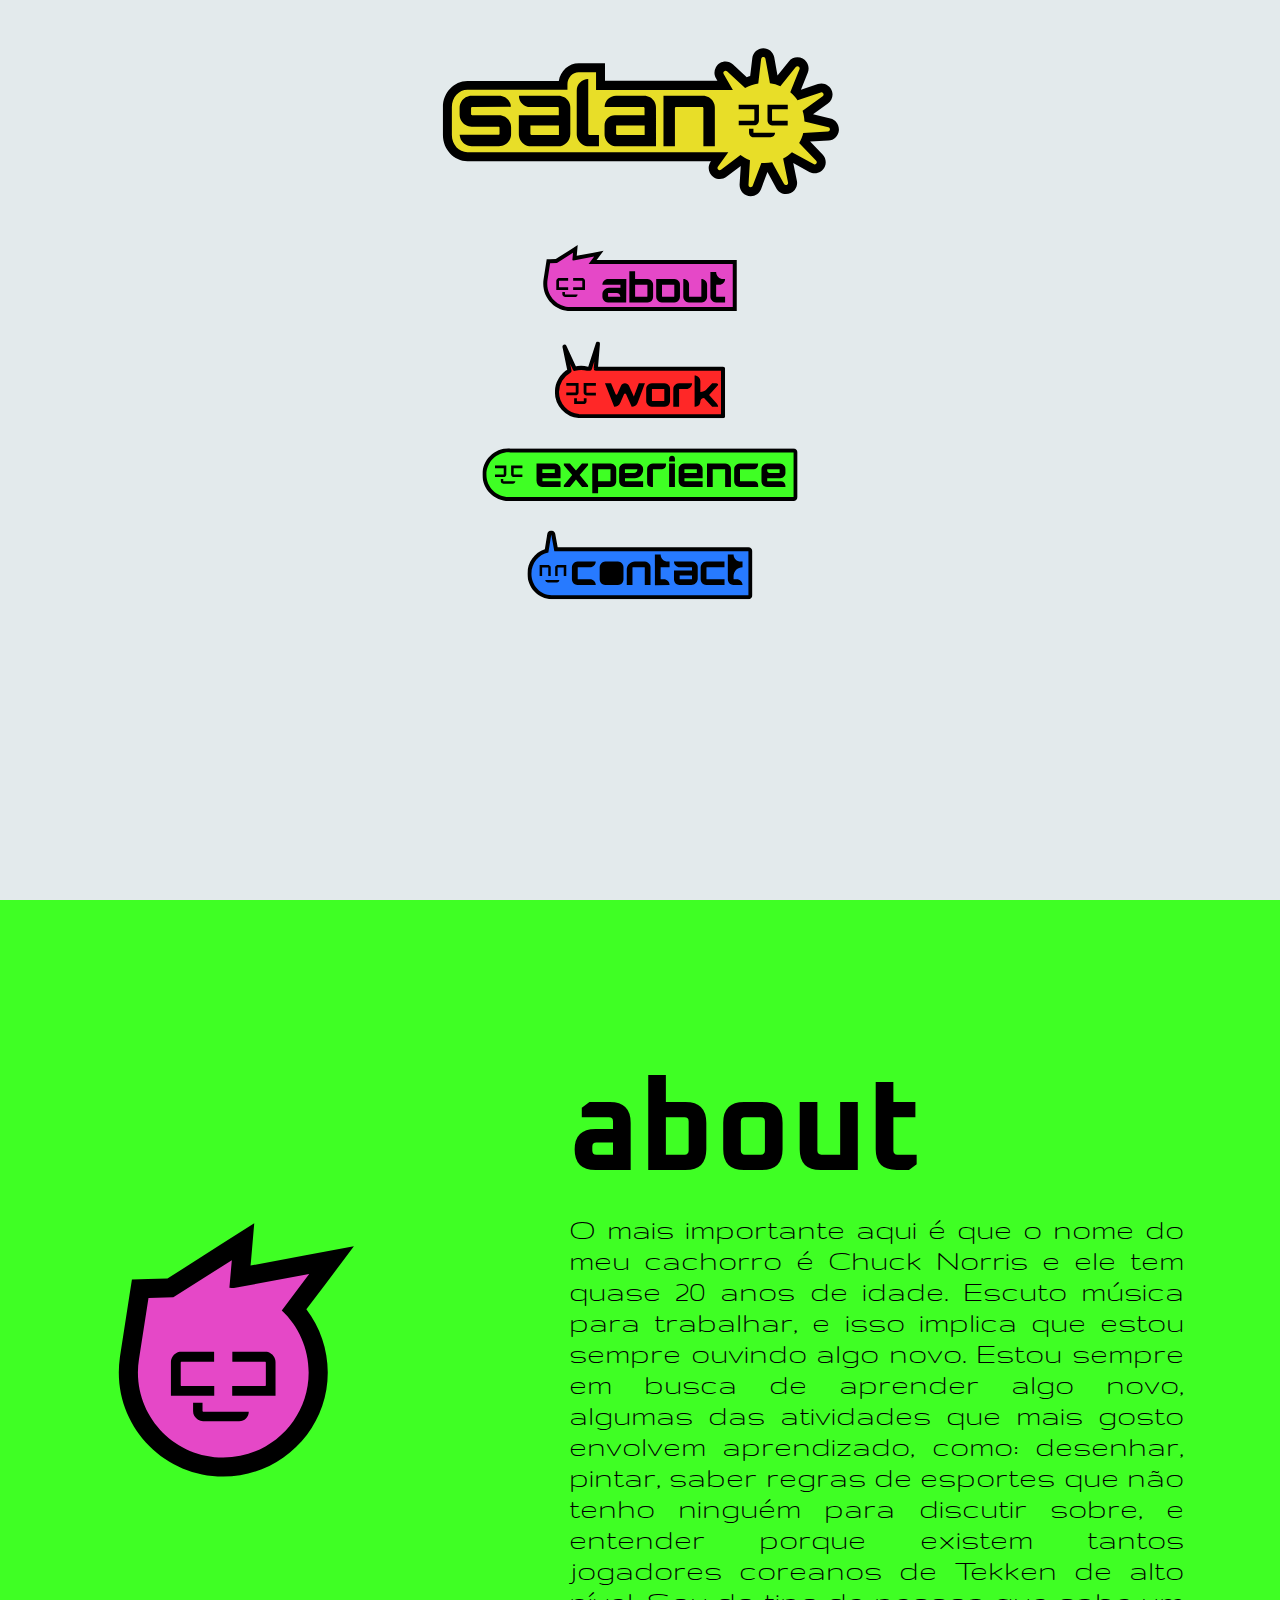
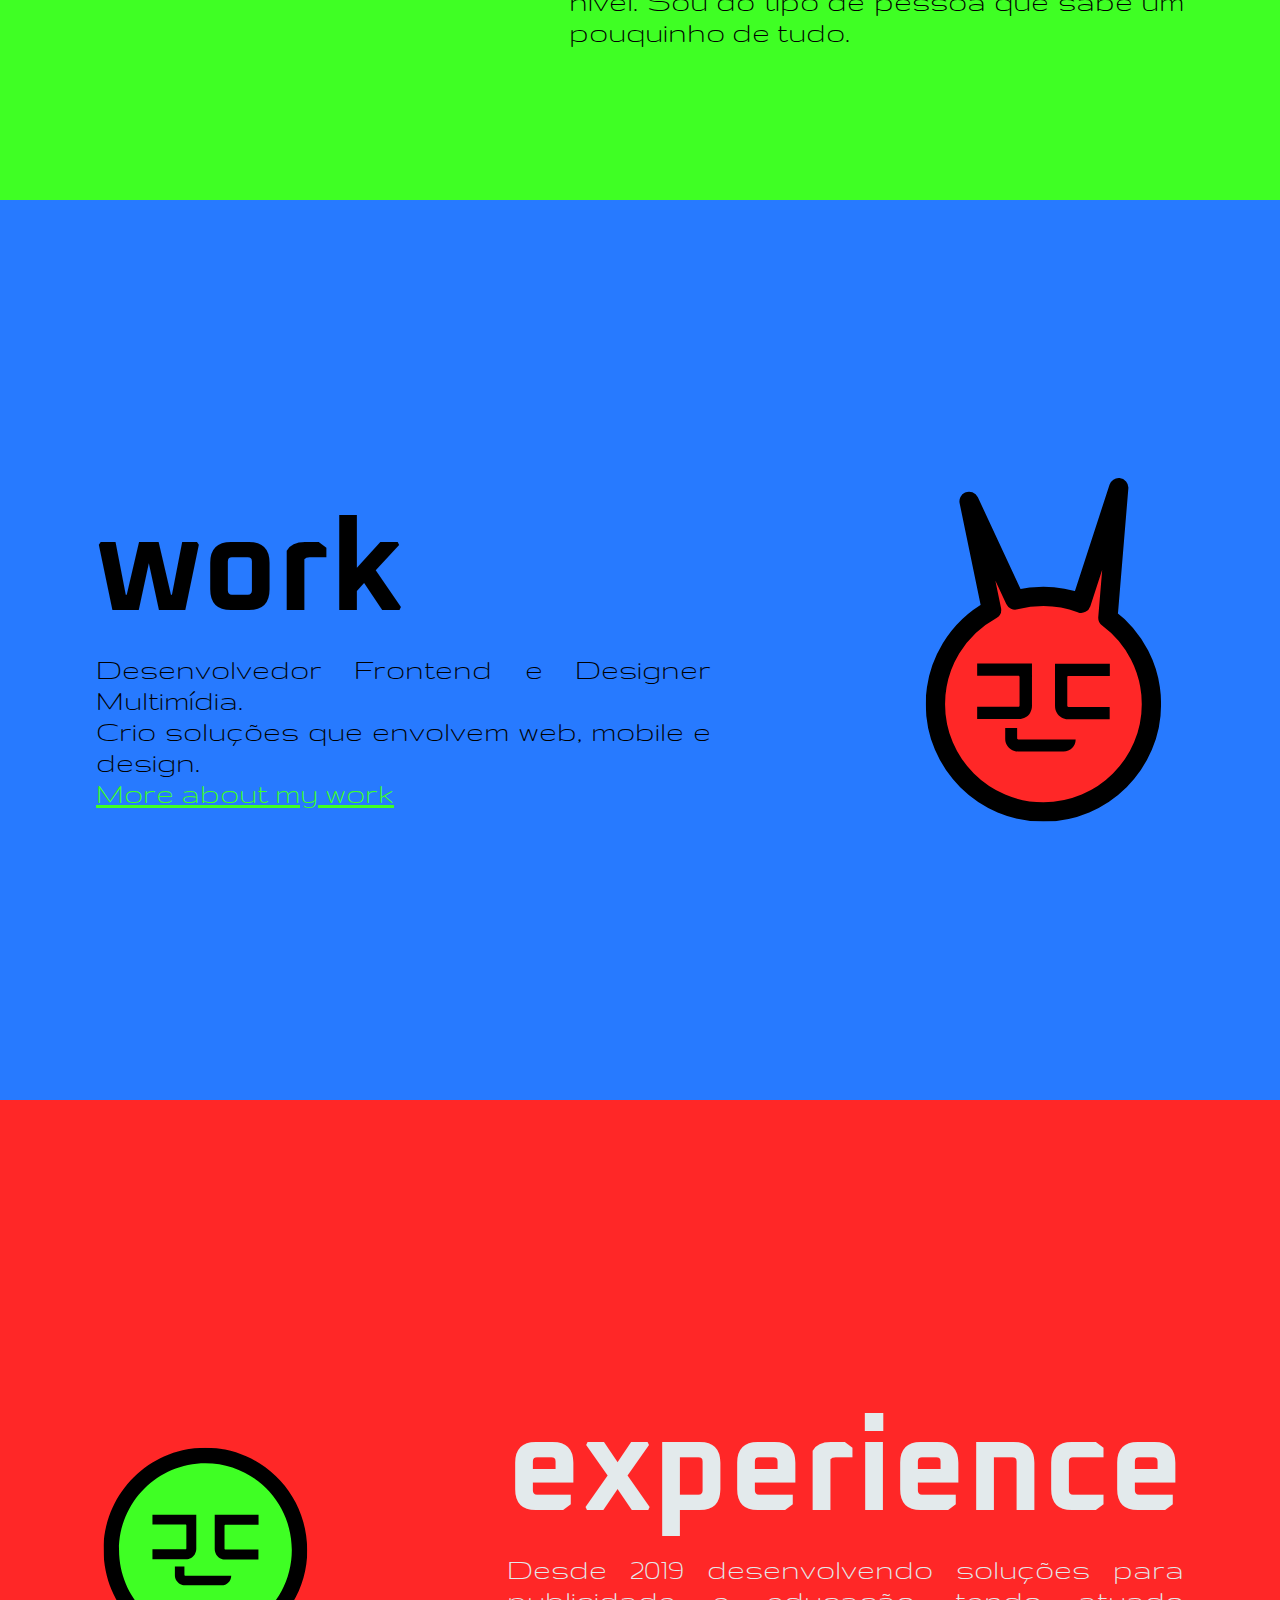
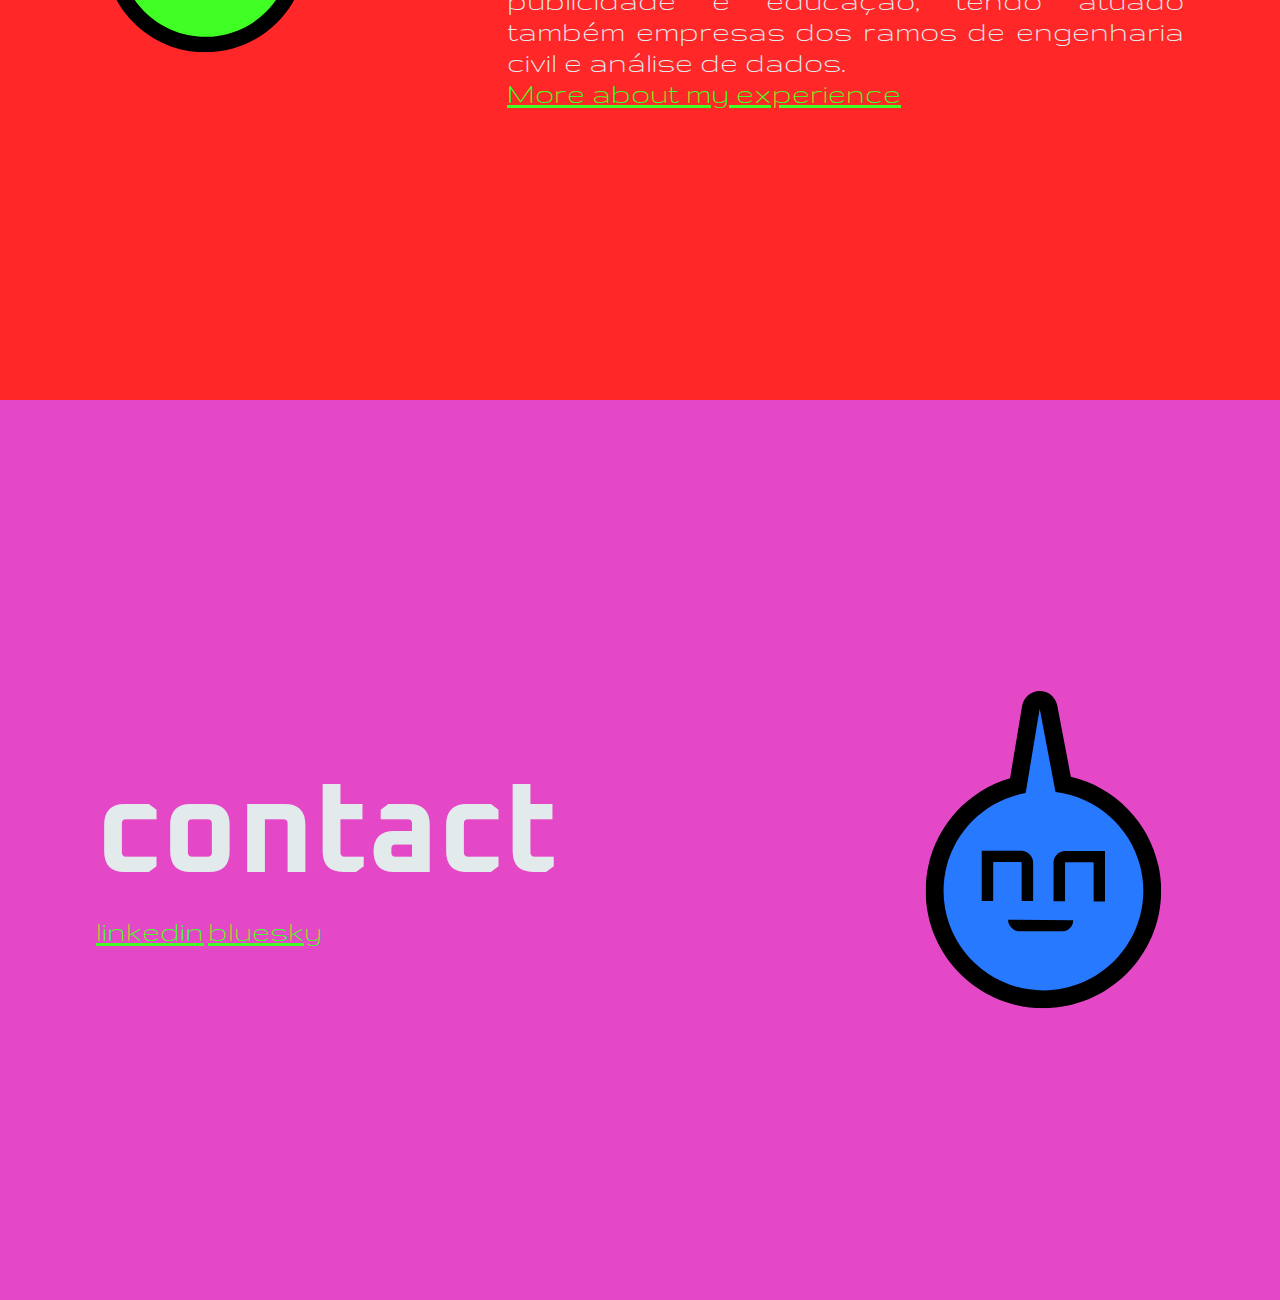
==== index.html @ 58c58d92 "first commit" ====
<!DOCTYPE html>
<html lang="en">
  <head>
    <meta charset="UTF-8" />
    <meta name="viewport" content="width=device-width, initial-scale=1.0" />
    <title>@salanmato</title>
    <link rel="stylesheet" href="/css/styles.css" />
  </head>
  <body>
    <header></header>
    <main>
      <a href="#home"
        ><img src="assets/images/home-button.svg" alt="" id="home-button"
      /></a>
      <section id="home">
        <div class="logo-container">
          <img src="assets/images/logo-salan.svg" alt="website logo" />
        </div>
        <nav>
          <a href="#about"
            ><img src="/assets/images/logo-about.svg" alt="about extended logo"
          /></a>
          <a href="#work"
            ><img src="/assets/images/logo-work.svg" alt="work extended logo"
          /></a>
          <a href="#experience"
            ><img
              src="/assets/images/logo-experience.svg"
              alt="experience extended logo"
          /></a>
          <a href="#contact"
            ><img
              src="/assets/images/logo-contact.svg"
              alt="contact extended logo"
          /></a>
        </nav>
      </section>

      <section id="about">
        <article>
          <figure>
            <img src="assets/images/icon-about.svg" alt="about icon" id="about-img"/>
          </figure>
          <div class="text">
            <h2>about</h2>
            <p id="about-text">
              O mais importante aqui é que o nome do meu cachorro é Chuck Norris
              e ele tem quase 20 anos de idade. Escuto música para trabalhar, e
              isso implica que estou sempre ouvindo algo novo. Estou sempre em
              busca de aprender algo novo, algumas das atividades que mais gosto
              envolvem aprendizado, como: desenhar, pintar, saber regras de
              esportes que não tenho ninguém para discutir sobre, e entender
              porque existem tantos jogadores coreanos de Tekken de alto nível.
              Sou do tipo de pessoa que sabe um pouquinho de tudo.
            </p>
          </div>
        </article>
      </section>

      <section id="work">
        <article>
          <div class="text">
            <h2>work</h2>
            <p>
              Desenvolvedor Frontend e Designer Multimídia.<br />
              Crio soluções que envolvem web, mobile e design.
            </p>
            <a href="/html/work.html" class="link">More about my work</a>
          </div>

          <figure>
            <img src="/assets/images/icon-work.svg" alt=" icon work" id="work-img"/>
          </figure>
        </article>
      </section>

      <section id="experience">
        <article>
          <figure>
            <img
              src="assets/images/icon-experience.svg"
              alt=" icon experience"
              id="experience-img"
            />
          </figure>
          <div class="text">
            <h2>experience</h2>
            <p>
              Desde 2019 desenvolvendo soluções para publicidade e educação,
              tendo atuado também empresas dos ramos de engenharia civil e
              análise de dados.
            </p>

            <a href="/html/experience.html" class="link"
              >More about my experience</a
            >
          </div>
        </article>
      </section>

      <section id="contact">
        <article>
          <div class="text">
            <h2>contact</h2>

            <a href="https://www.linkedin.com/in/salanmato/" class="link"
              >linkedin</a
            >

            <a
              href="https://bsky.app/profile/salanmato.bsky.social"
              class="link"
              >bluesky</a
            >
          </div>
          <figure>
            <img src="assets/images/icon-contact.svg" alt="contact icon" id="contact-img"/>
          </figure>
        </article>
      </section>
    </main>

    <script src="./javascript/script.js"></script>
  </body>
</html>
---- css/styles.css ----
@import url("https://fonts.googleapis.com/css2?family=Gruppo&family=Oxanium:wght@200..800&display=swap");

:root {
  --yellow: #e8de28;
  --green: #3fff24;
  --red: #ff2727;
  --blue: #277aff;
  --pink: #e548c7;
  --black: #000000;
  --white: #e3eaec;
}

* {
  box-sizing: border-box;
  margin: 0;
  padding: 0;
}

html {
  scroll-behavior: smooth;
}

body {
  display: flex;
  flex-direction: column;
  scroll-behavior: smooth;
}

h1,
h2,
h3,
h4,
h5,
h6,
h7 {
  font-family: "Oxanium", sans-serif;
  font-optical-sizing: auto;
  font-style: normal;
}

p,
a, ul, li{
  font-family: "Gruppo", serif;
  font-weight: 500;
  font-style: normal;
  text-decoration: none;

}

section {
  width: 100vw;
  height: 100vh;
}

section#home {
  background-color: var(--white);
}

section#about {
  background-color: var(--green);
  color: var(--black);
}



section#work {
  background-color: var(--blue);
}

section#experience {
  background-color: var(--red);
  color: var(--white);
}

section#contact {
  background-color: var(--pink);
  color: var(--white);
}

section nav {
  display: flex;
  flex-direction: column;

  align-items: center;
  justify-content: center;
  gap: 24px;
}

section .logo-container {
  display: flex;
  align-items: center;
  justify-content: center;

  padding: 48px;
}

section nav a {
  transition: all 100ms ease-out;
}

section nav a:hover {
  transform: scale(1.01);
}

section h2 {
  font-size: 8rem;
}

section p, a {
  font-size: 2rem;
}

section article {
  display: flex;

  align-items: center;
  justify-content: center;

  width: 100%;
  height: 100%;
}

section article a{
  color: var(--green);
}

section article figure {
  display: flex;

  align-items: center;
  justify-content: center;

  width: 50%;
}
section article figure img{
  width: 50%;


}

section article figure img#about-img {
  transform-origin: center center;

}

section article figure img#work-img {
  transform-origin: center left;

}

section article figure img#experience-img {
  transform-origin: center center;

}
section article figure img#contact-img {

  transform-origin: top center;

  transform: rotate(0deg);

}

section article .text {
  width: 80%;

  padding: 6rem;

  text-align: justify;

  line-break: auto;
}


section article .link{
  color: var(--green);

  text-decoration: underline;

  transition: all 400ms ease-in-out;
}

#home-button {
  position: fixed; 
  right: 40px; 
  bottom: 40px; 
  z-index: 1000; 
  width: 100px; 

}

.hidden{
  opacity: 0; 
  pointer-events: none; 
}


/* keyframes */

@keyframes rotate {
  from {
      transform: rotate(0deg);
  }
  to {
      transform: rotate(360deg);
  }
}

@keyframes scale {
  from {
      transform: scale(0.99);
  }
  to {
      transform: scale(1.01);
  }
}

@keyframes rotate-scale {
  0% {
      transform: rotate(0deg) scale(1.01);
  }
  50% {
      transform: rotate(360deg) scale(0.98);
  }
  100% {
      transform: rotate(720deg) scale(1.01);
  }
}

@keyframes up-down {
  0% {
      transform:translateY(0px);
  }
  50% {
    transform:translateY(-20px);
  }
  100% {
    transform:translateY(0px);
  }
}

@keyframes left-right {
  0% {
    transform: translate(0px, 0px); 
  }
  20% {
    transform: translate(-50px, 100px); 
  }
  40% {
    transform: translate(150px, 100px); 
  }
  60% {
    transform: translate(100px, 50px); 
  }
  80% {
    transform: translate(100px, 0px);
  }

  10% {
    transform: translate(0px, 0px)
  }
}

@keyframes up-down-scale-skew {
  0% {
      transform:skew(0deg, 0deg) scale(1.01);
  }
  50% {
    transform: skew(15deg, 15deg)translateY(-20px) scale(0.98);
  }
  100% {
    transform:skew(-345deg, 0deg) translateX(20px) scale(1);
  }
}

/* interações */

#home-button:hover{
  animation: rotate-scale 100ms ease infinite;
}

.logo-container:hover{
  animation: scale 600ms ease-out infinite;
}

section .text .link:hover{
  text-decoration:line-through;
  color: var(--black);
  font-weight: bold;
}

section article figure img#about-img:hover{
  animation: left-right 1s ease-in-out infinite;
}

section article figure img#work-img:hover{
  animation: up-down-scale-skew 100ms ease-in-out infinite;
}

section article figure img#experience-img:hover{
  animation: up-down 2s ease infinite;
}


section article figure img#contact-img:hover{
  animation: rotate 1s ease infinite;
}


/* mobile */

@media (max-width: 992px) {

  section#about {
    background-color: var(--pink);
  }
  
  
  section#work {
    background-color: var(--red);
    color: var(--white);
  }
  
  section#experience {
    background-color: var(--green);
    color: var(--black);
  }
  
  section#contact {
    background-color: var(--blue);
    color: var(--white);
  }

  
  section#home {
    display: flex;
    flex-direction: column;
    justify-content: center;
    gap: 40px;
  }

  section#home nav{
    display: flex;
    flex-direction: column;
    justify-content: center;
    align-items: center;
    gap: 20px;
  }

  section#home nav a{
    display: flex;
    justify-content: center;
    align-items: center;
  }

  section#home nav a img{
    width: 80%;
  }

  section .logo-container img{
    width: 70vw;
  }

  section h2{
    font-size: 40px;
  }

  section p, section a{
    font-size: 24px;
  }

  section article figure{
    display: none;
  }

  section article .text {
    width: 100vw;
  
    padding: 40px;
  
    text-align: justify;
  
    line-break: auto;
  }

  section article a{
    color: var(--black) !important;
  }
}
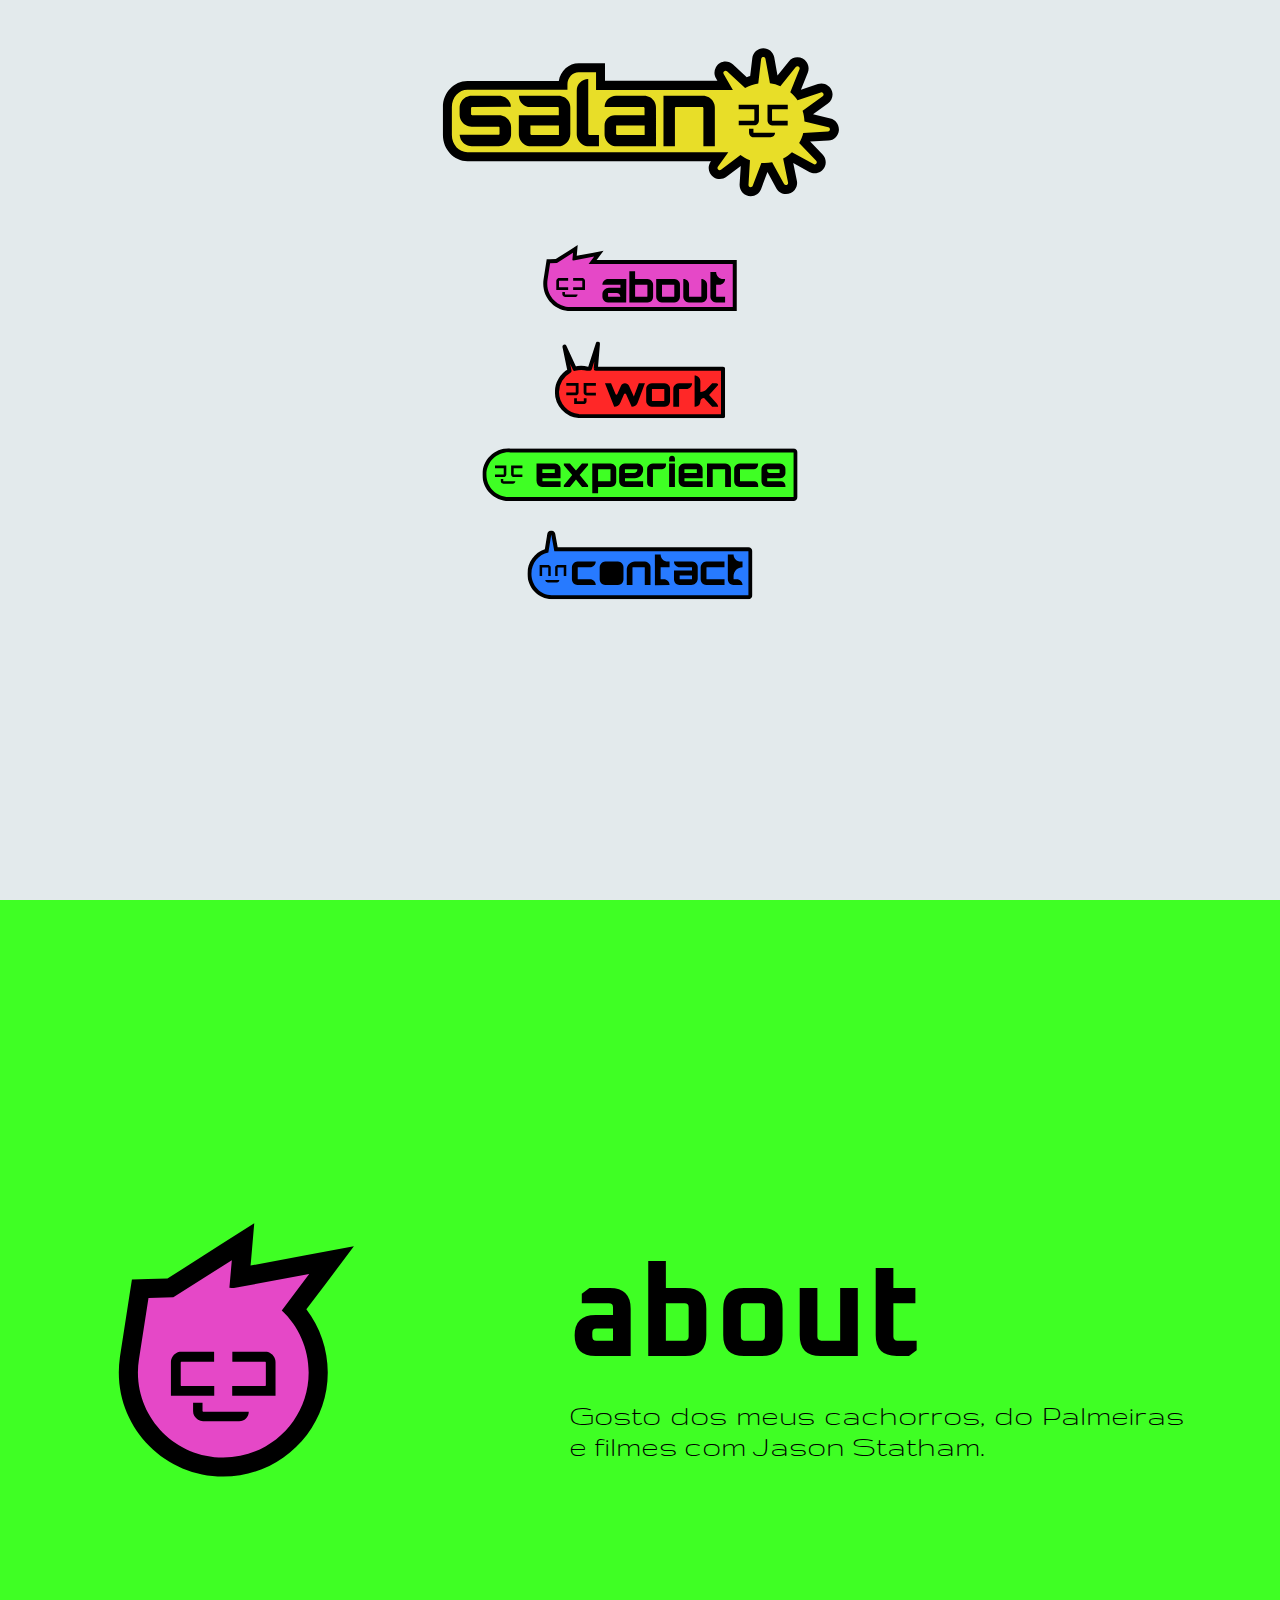
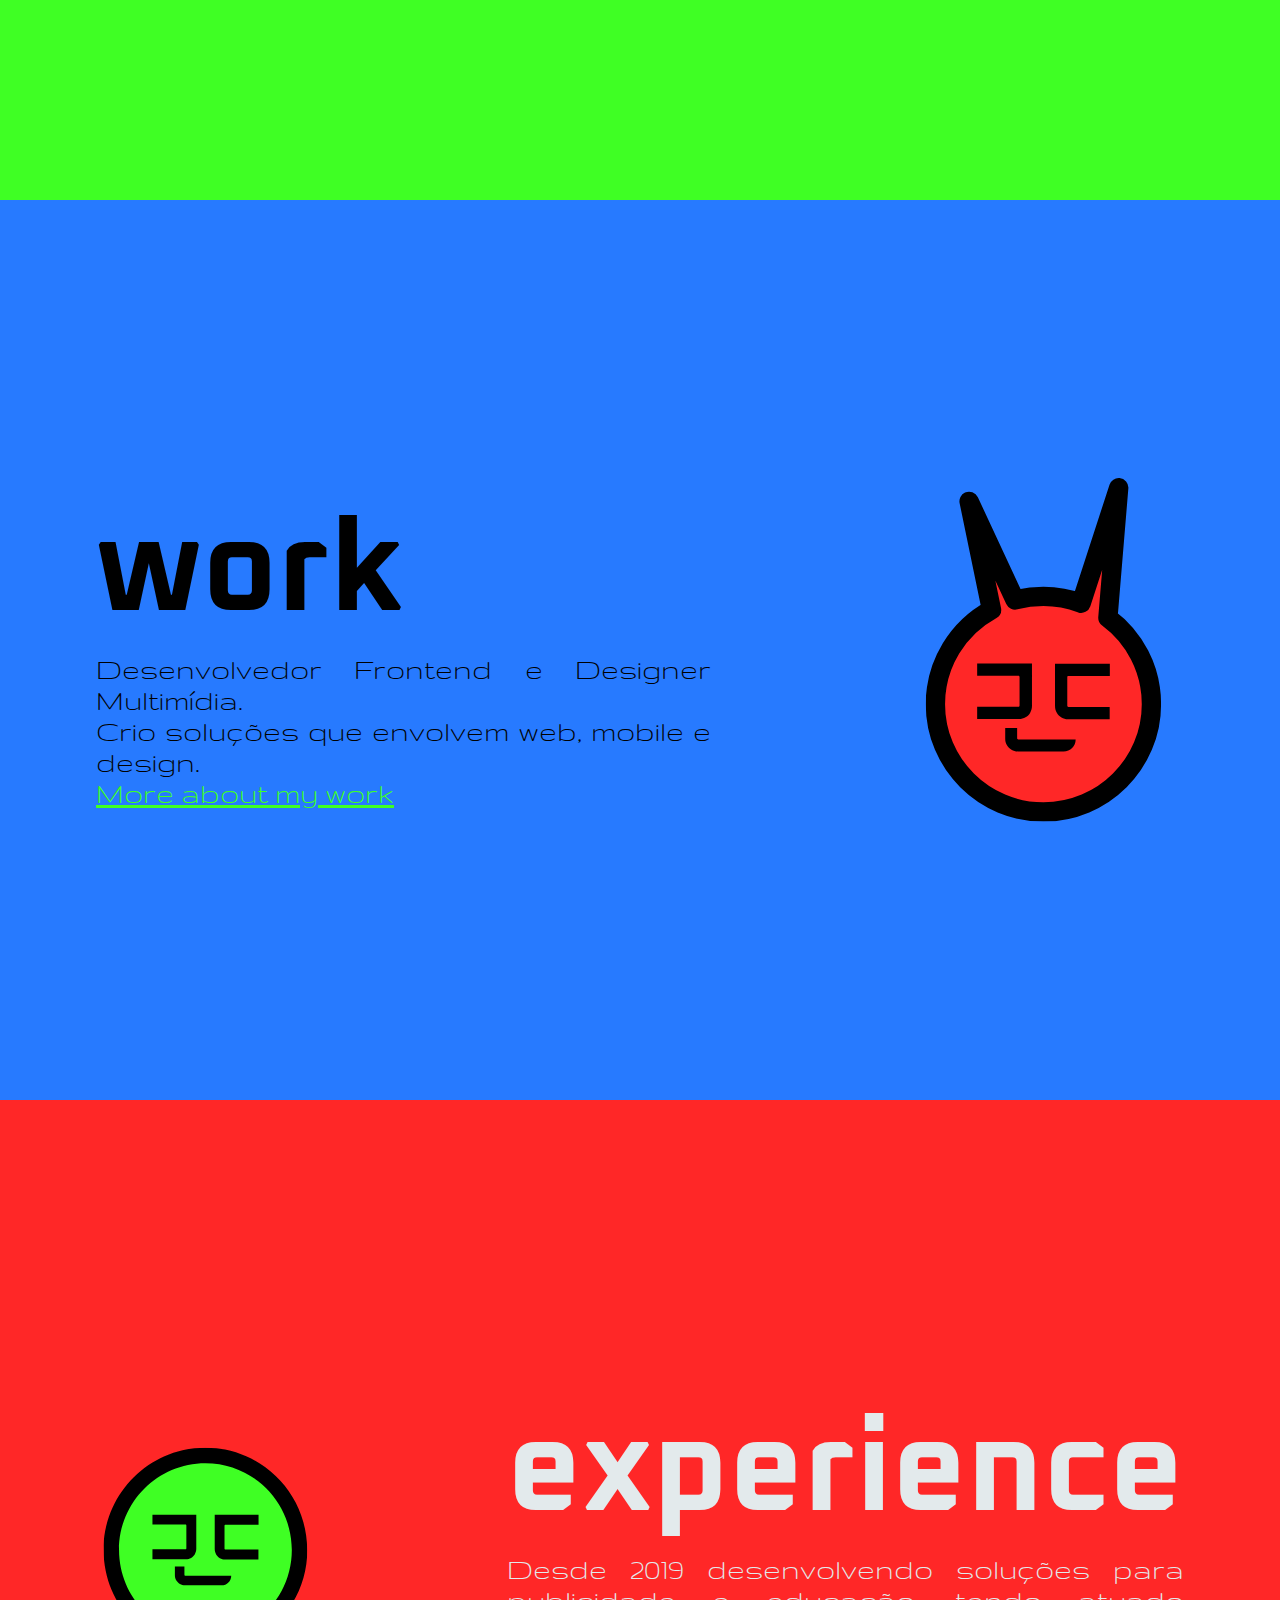
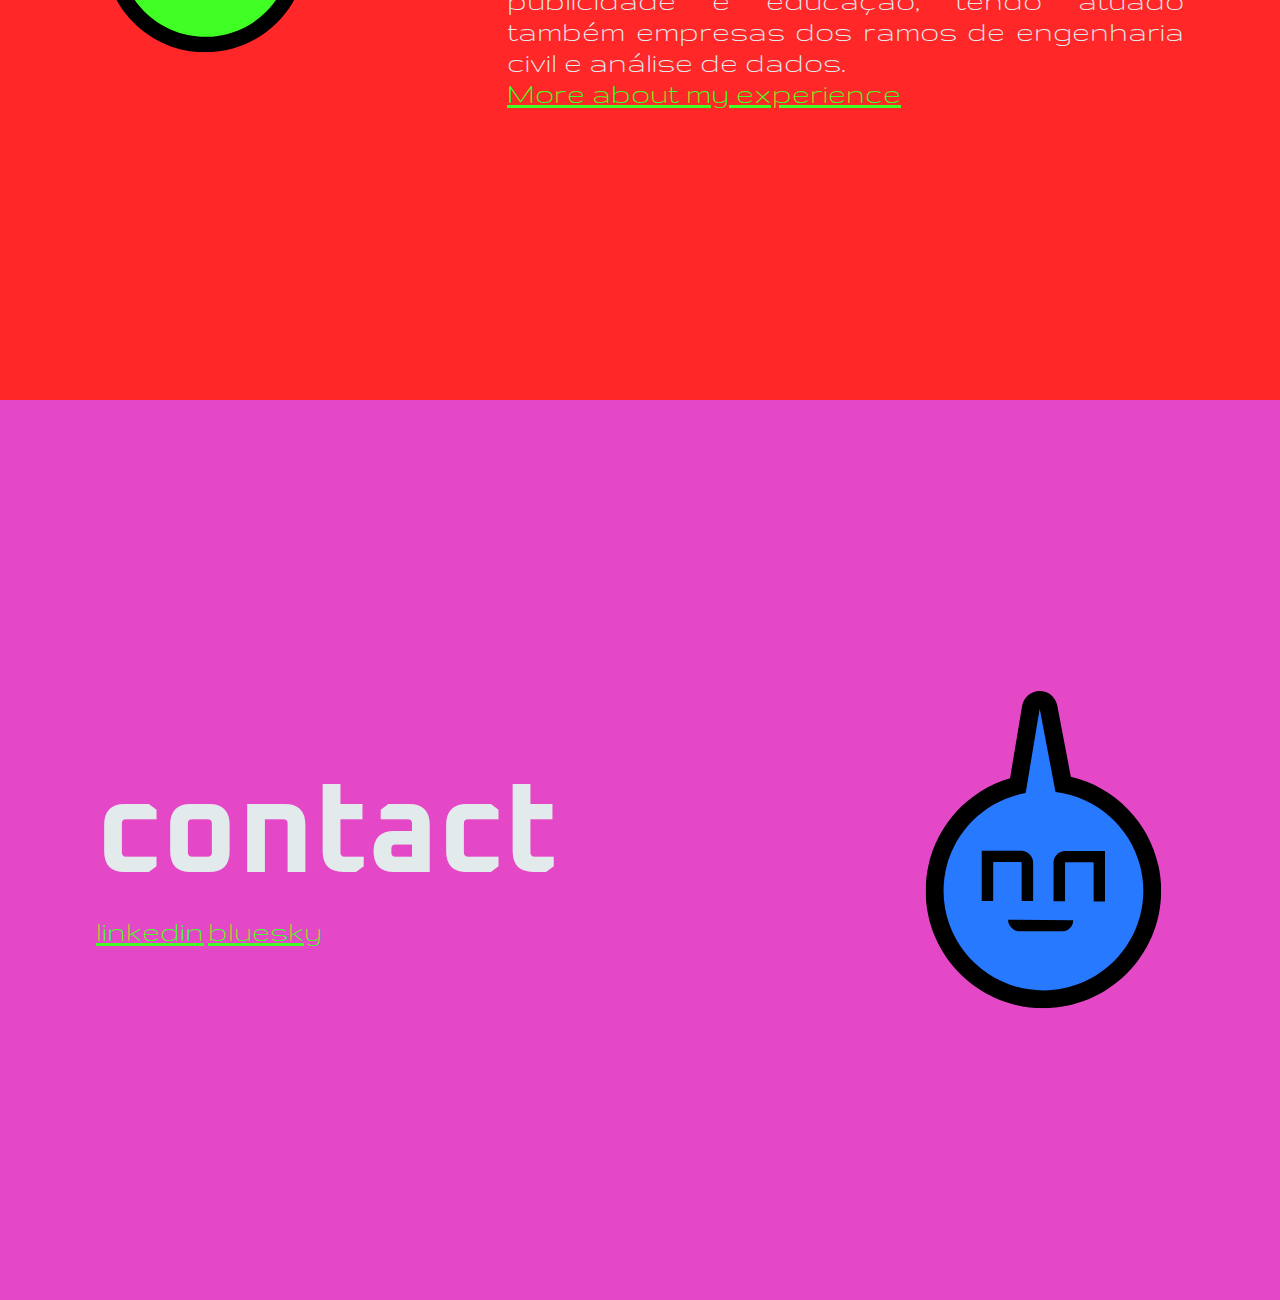
==== commit 1e7f23d2: "Update index.html" ====
--- a/index.html
+++ b/index.html
@@ -44,14 +44,7 @@
           <div class="text">
             <h2>about</h2>
             <p id="about-text">
-              O mais importante aqui é que o nome do meu cachorro é Chuck Norris
-              e ele tem quase 20 anos de idade. Escuto música para trabalhar, e
-              isso implica que estou sempre ouvindo algo novo. Estou sempre em
-              busca de aprender algo novo, algumas das atividades que mais gosto
-              envolvem aprendizado, como: desenhar, pintar, saber regras de
-              esportes que não tenho ninguém para discutir sobre, e entender
-              porque existem tantos jogadores coreanos de Tekken de alto nível.
-              Sou do tipo de pessoa que sabe um pouquinho de tudo.
+              Gosto dos meus cachorros, do Palmeiras e filmes com Jason Statham.
             </p>
           </div>
         </article>
